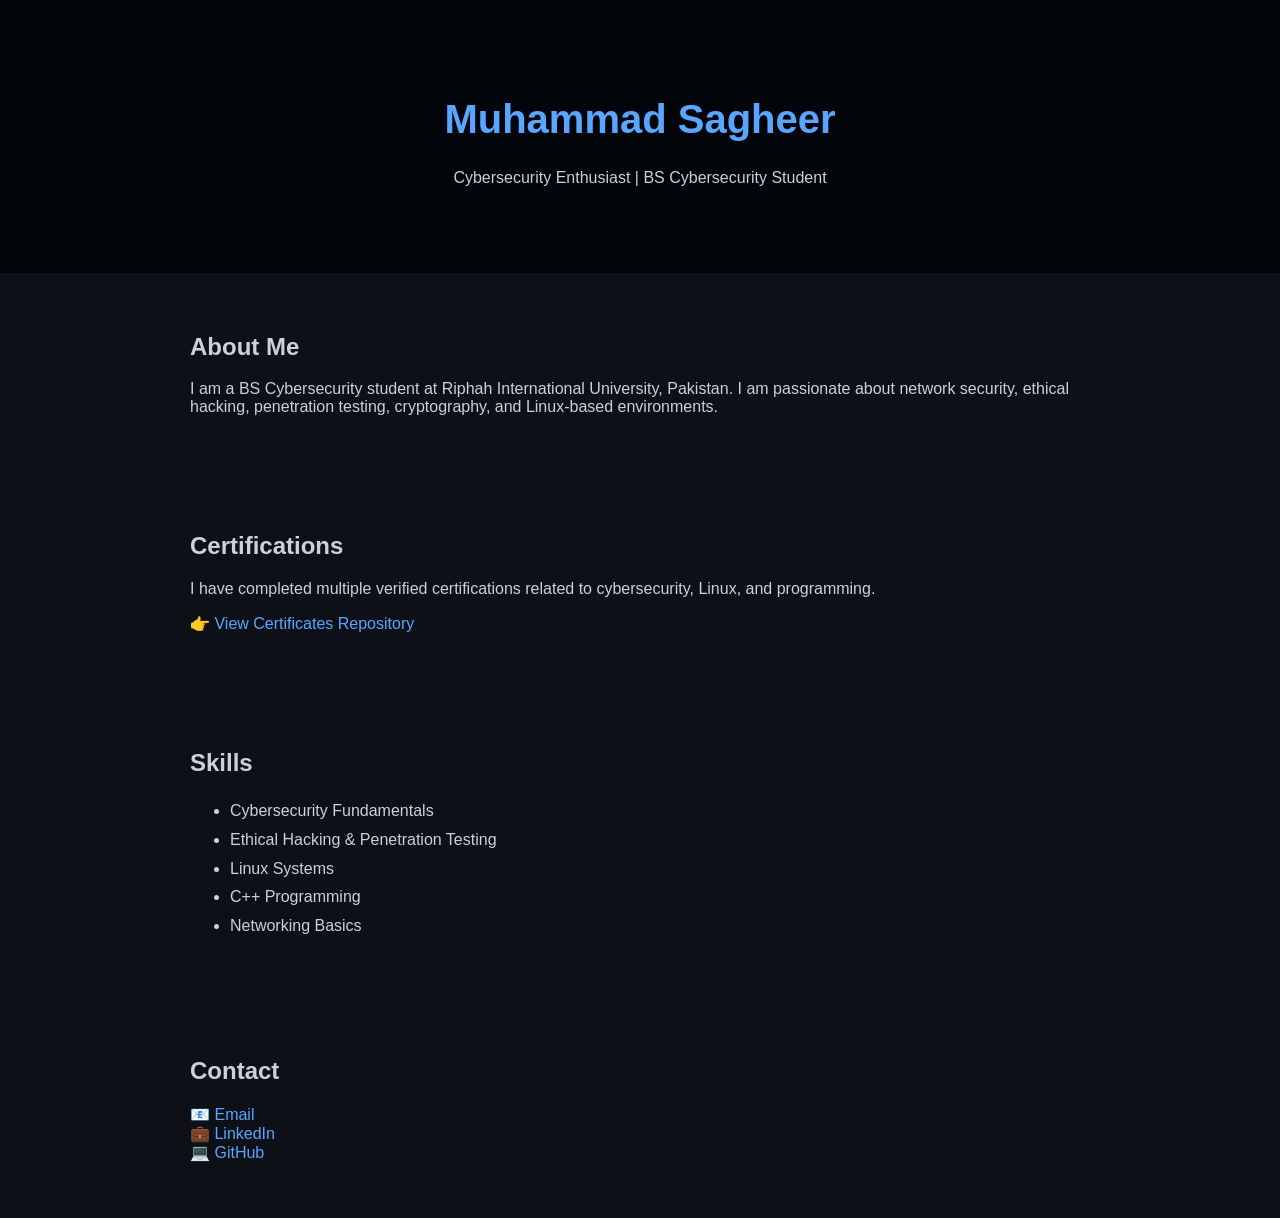
==== index.html @ c59fee13 "Initial personal website" ====
<!DOCTYPE html>
<html lang="en">
<head>
  <meta charset="UTF-8">
  <title>Muhammad Sagheer | Cybersecurity</title>
  <meta name="viewport" content="width=device-width, initial-scale=1.0">
  <style>
    body {
      margin: 0;
      font-family: Arial, sans-serif;
      background: #0d1117;
      color: #c9d1d9;
    }
    header {
      text-align: center;
      padding: 70px 20px;
      background: #010409;
    }
    h1 {
      color: #58a6ff;
      font-size: 2.5rem;
    }
    section {
      max-width: 900px;
      margin: auto;
      padding: 40px 20px;
    }
    a {
      color: #58a6ff;
      text-decoration: none;
    }
    ul {
      line-height: 1.8;
    }
  </style>
</head>
<body>

<header>
  <h1>Muhammad Sagheer</h1>
  <p>Cybersecurity Enthusiast | BS Cybersecurity Student</p>
</header>

<section>
  <h2>About Me</h2>
  <p>
    I am a BS Cybersecurity student at Riphah International University, Pakistan.
    I am passionate about network security, ethical hacking, penetration testing,
    cryptography, and Linux-based environments.
  </p>
</section>

<section>
  <h2>Certifications</h2>
  <p>
    I have completed multiple verified certifications related to cybersecurity,
    Linux, and programming.
  </p>
  <p>
    👉 <a href="https://github.com/YOUR-USERNAME/certificates">View Certificates Repository</a>
  </p>
</section>

<section>
  <h2>Skills</h2>
  <ul>
    <li>Cybersecurity Fundamentals</li>
    <li>Ethical Hacking & Penetration Testing</li>
    <li>Linux Systems</li>
    <li>C++ Programming</li>
    <li>Networking Basics</li>
  </ul>
</section>

<section>
  <h2>Contact</h2>
  <p>
    📧 <a href="mailto:sagheerkabeer251@gmail.com">Email</a><br>
    💼 <a href="https://www.linkedin.com/in/muhammad-sagheer-57845a343">LinkedIn</a><br>
    💻 <a href="https://github.com/mughal1586">GitHub</a>
  </p>
</section>

</body>
</html>
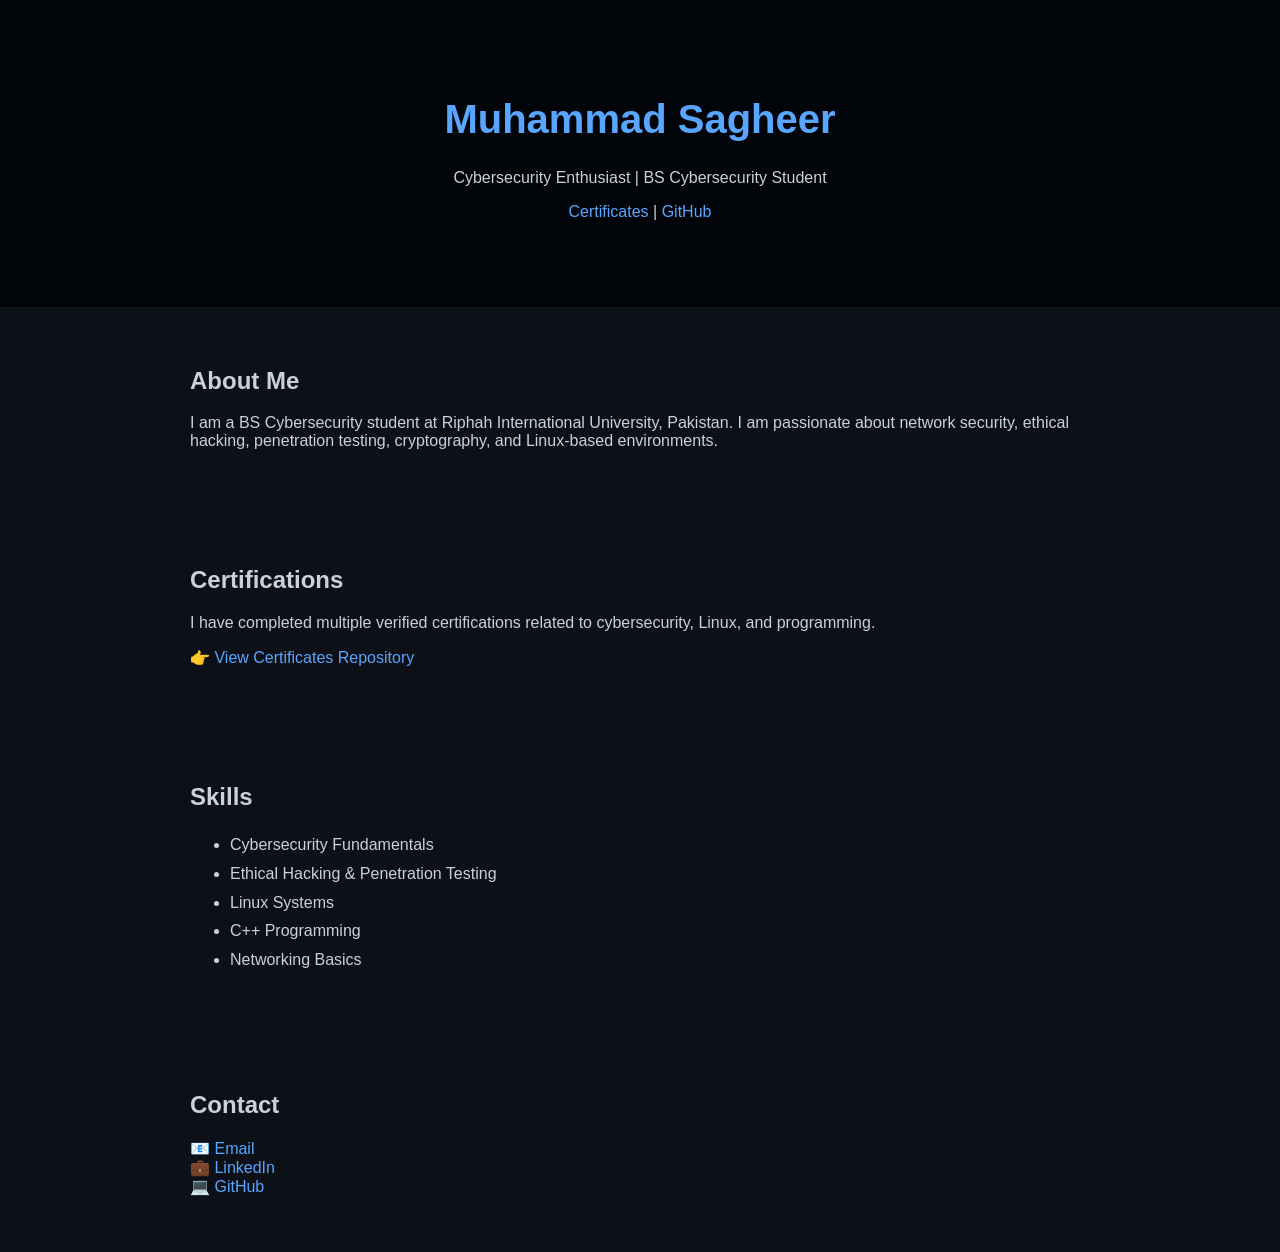
==== commit b79019d7: "Add certificates gallery page" ====
--- a/index.html
+++ b/index.html
@@ -39,6 +39,11 @@
 <header>
   <h1>Muhammad Sagheer</h1>
   <p>Cybersecurity Enthusiast | BS Cybersecurity Student</p>
+  <p>
+    <a href="certificates.html">Certificates</a> |
+    <a href="https://github.com/mughal1586">GitHub</a>
+  </p>
+
 </header>
 
 <section>
@@ -57,7 +62,7 @@
     Linux, and programming.
   </p>
   <p>
-    👉 <a href="https://github.com/YOUR-USERNAME/certificates">View Certificates Repository</a>
+    👉 <a href="https://github.com/mughal1586/certificates">View Certificates Repository</a>
   </p>
 </section>
 
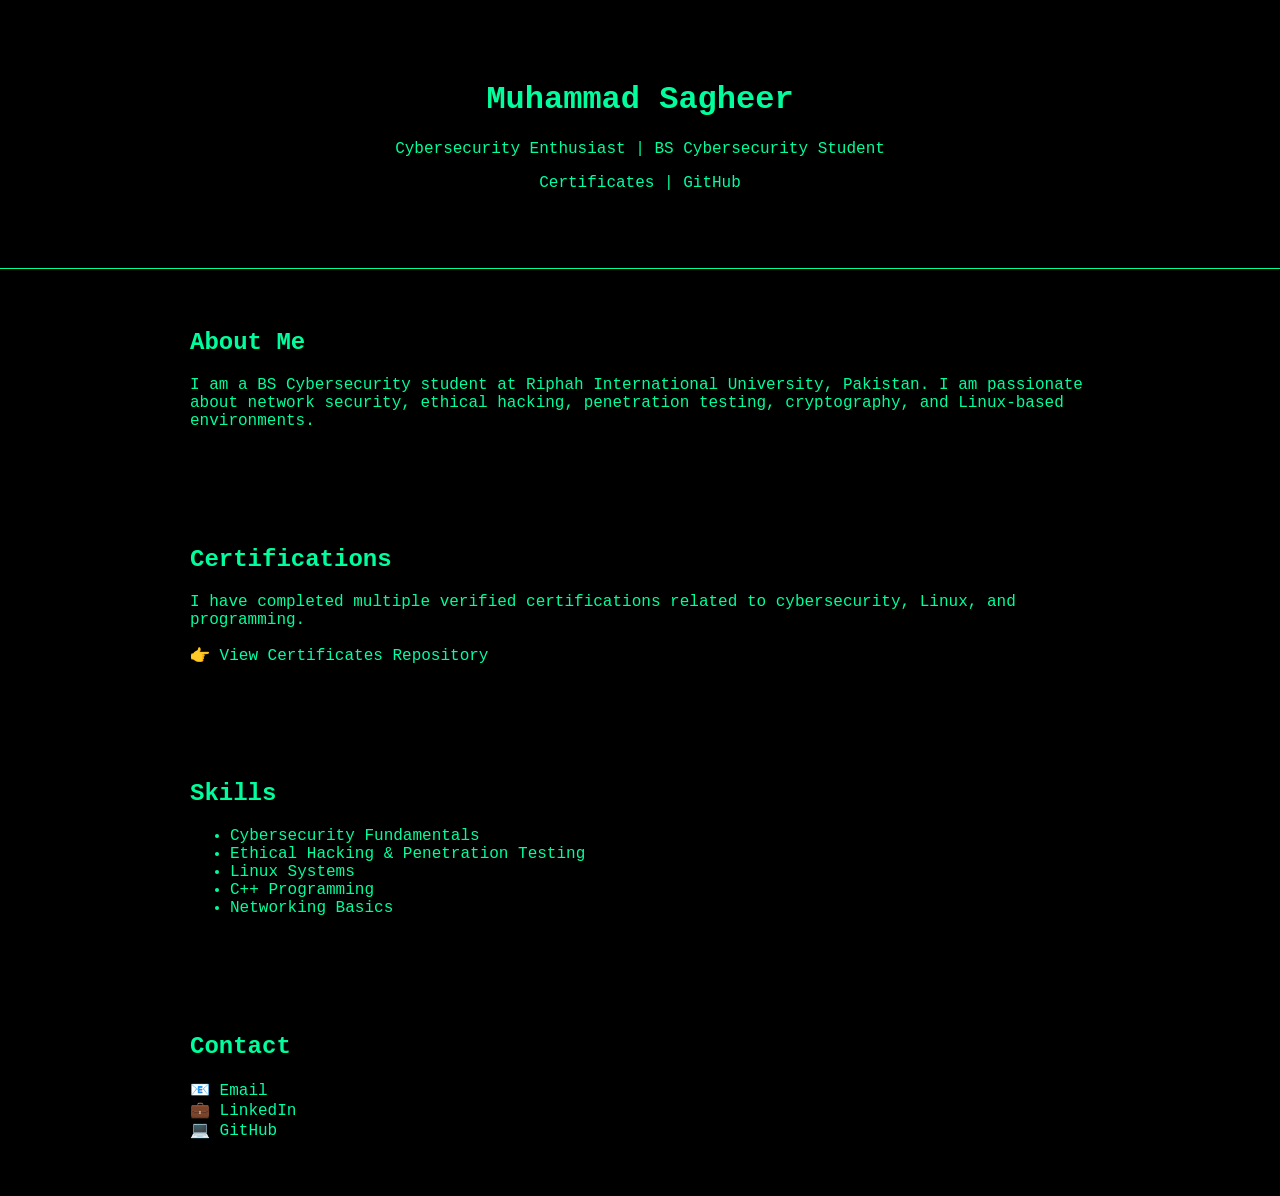
==== commit 9040bcb9: "Apply hacker terminal theme" ====
--- a/index.html
+++ b/index.html
@@ -5,34 +5,34 @@
   <title>Muhammad Sagheer | Cybersecurity</title>
   <meta name="viewport" content="width=device-width, initial-scale=1.0">
   <style>
-    body {
-      margin: 0;
-      font-family: Arial, sans-serif;
-      background: #0d1117;
-      color: #c9d1d9;
-    }
-    header {
-      text-align: center;
-      padding: 70px 20px;
-      background: #010409;
-    }
-    h1 {
-      color: #58a6ff;
-      font-size: 2.5rem;
-    }
-    section {
-      max-width: 900px;
-      margin: auto;
-      padding: 40px 20px;
-    }
-    a {
-      color: #58a6ff;
-      text-decoration: none;
-    }
-    ul {
-      line-height: 1.8;
-    }
-  </style>
+  body {
+    background: #000000;
+    color: #00ff9c;
+    font-family: "Courier New", monospace;
+    margin: 0;
+  }
+  header {
+    padding: 60px 20px;
+    text-align: center;
+    border-bottom: 1px solid #00ff9c;
+  }
+  h1 {
+    color: #00ff9c;
+  }
+  section {
+    max-width: 900px;
+    margin: auto;
+    padding: 40px 20px;
+  }
+  a {
+    color: #00ffaa;
+    text-decoration: none;
+  }
+  a:hover {
+    text-decoration: underline;
+  }
+</style>
+
 </head>
 <body>
 
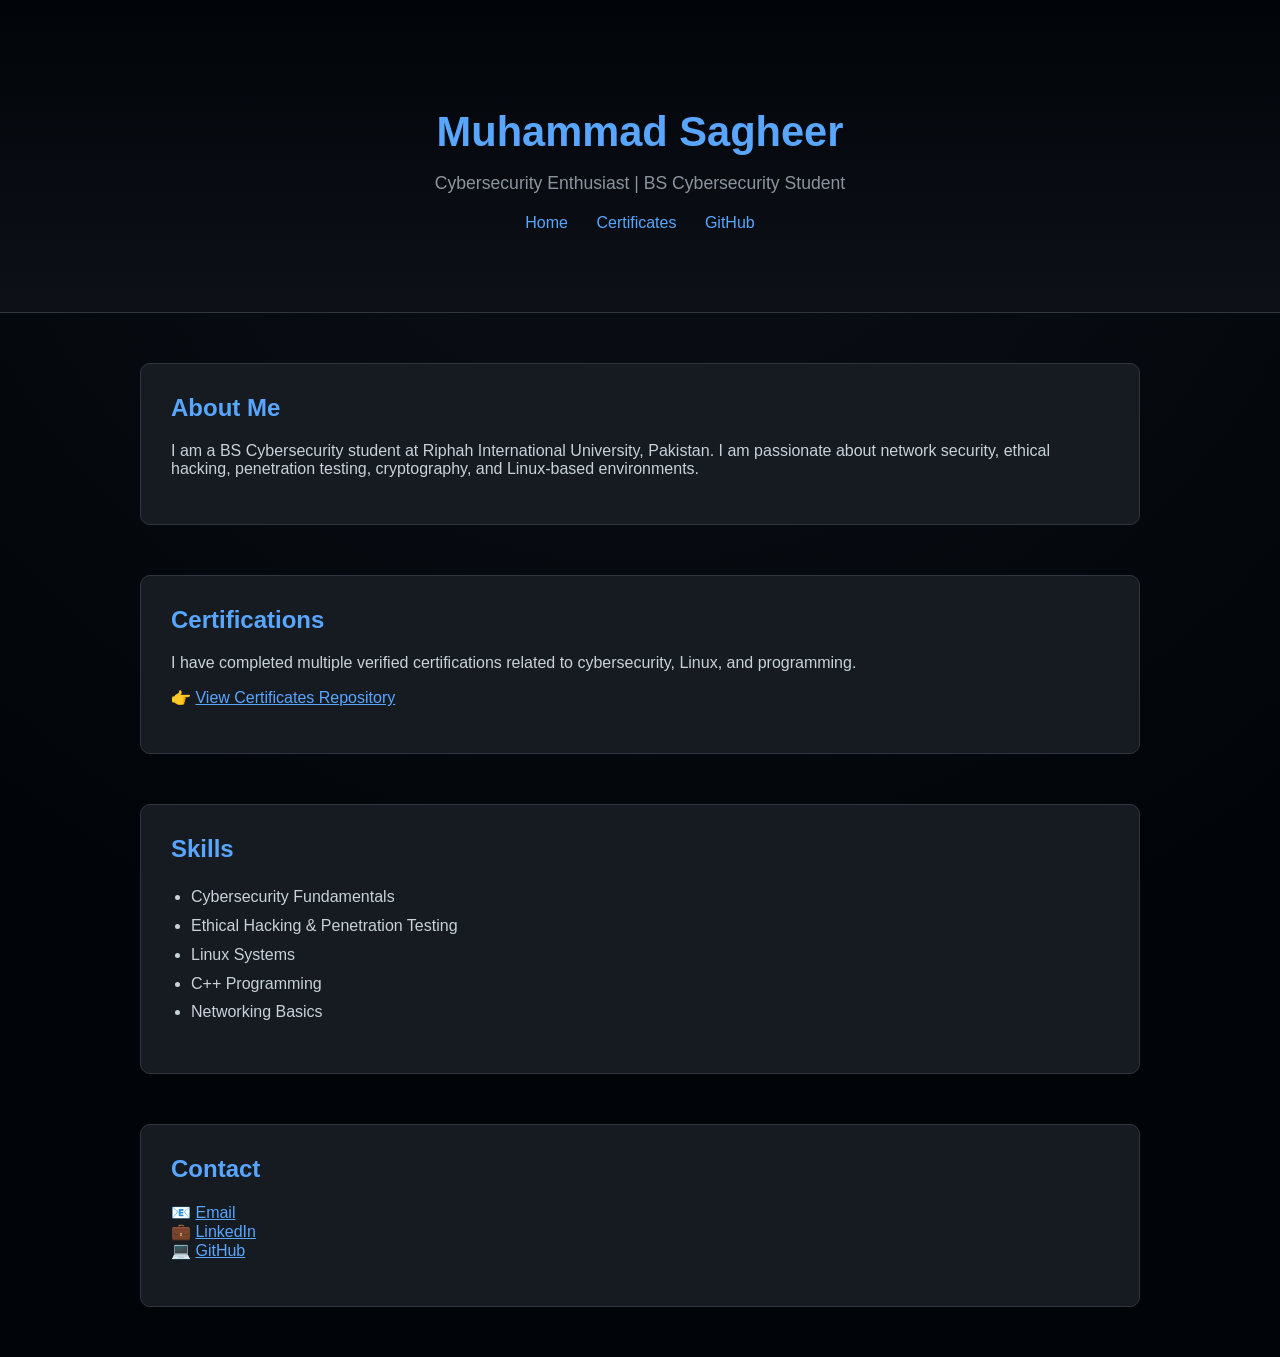
==== commit bcaa7ad3: "Improve background and card-based layout" ====
--- a/index.html
+++ b/index.html
@@ -5,31 +5,80 @@
   <title>Muhammad Sagheer | Cybersecurity</title>
   <meta name="viewport" content="width=device-width, initial-scale=1.0">
   <style>
+  :root {
+    --bg-main: #0d1117;
+    --bg-card: #161b22;
+    --accent: #58a6ff;
+    --text-main: #c9d1d9;
+    --border: #30363d;
+  }
+
   body {
-    background: #000000;
-    color: #00ff9c;
-    font-family: "Courier New", monospace;
     margin: 0;
+    font-family: "Segoe UI", Arial, sans-serif;
+    background: radial-gradient(circle at top, #0d1117 0%, #010409 70%);
+    color: var(--text-main);
   }
+
   header {
-    padding: 60px 20px;
     text-align: center;
-    border-bottom: 1px solid #00ff9c;
+    padding: 80px 20px;
+    background: linear-gradient(180deg, #010409, #0d1117);
+    border-bottom: 1px solid var(--border);
   }
-  h1 {
-    color: #00ff9c;
+
+  header h1 {
+    color: var(--accent);
+    font-size: 2.6rem;
+    margin-bottom: 10px;
   }
+
+  header p {
+    font-size: 1.1rem;
+    color: #8b949e;
+  }
+
+  nav {
+    margin-top: 20px;
+  }
+
+  nav a {
+    color: var(--accent);
+    margin: 0 12px;
+    text-decoration: none;
+    font-weight: 500;
+  }
+
+  nav a:hover {
+    text-decoration: underline;
+  }
+
   section {
-    max-width: 900px;
-    margin: auto;
-    padding: 40px 20px;
+    max-width: 1000px;
+    margin: 50px auto;
+    padding: 0 20px;
   }
+
+  .card {
+    background: var(--bg-card);
+    border: 1px solid var(--border);
+    border-radius: 10px;
+    padding: 30px;
+    margin-bottom: 30px;
+  }
+
+  h2 {
+    color: var(--accent);
+    margin-top: 0;
+  }
+
+  ul {
+    line-height: 1.8;
+    padding-left: 20px;
+  }
+
   a {
-    color: #00ffaa;
-    text-decoration: none;
-  }
-  a:hover {
-    text-decoration: underline;
+    color: var(--accent);
   }
 </style>
 
@@ -39,23 +88,27 @@
 <header>
   <h1>Muhammad Sagheer</h1>
   <p>Cybersecurity Enthusiast | BS Cybersecurity Student</p>
-  <p>
-    <a href="certificates.html">Certificates</a> |
-    <a href="https://github.com/mughal1586">GitHub</a>
-  </p>
+  <nav>
+  <a href="index.html">Home</a>
+  <a href="certificates.html">Certificates</a>
+  <a href="https://github.com/mughal1586">GitHub</a>
+</nav>
 
 </header>
 
 <section>
+ <div class="card">
   <h2>About Me</h2>
   <p>
     I am a BS Cybersecurity student at Riphah International University, Pakistan.
     I am passionate about network security, ethical hacking, penetration testing,
     cryptography, and Linux-based environments.
   </p>
+ </div>
 </section>
 
 <section>
+ <div class="card">
   <h2>Certifications</h2>
   <p>
     I have completed multiple verified certifications related to cybersecurity,
@@ -64,9 +117,11 @@
   <p>
     👉 <a href="https://github.com/mughal1586/certificates">View Certificates Repository</a>
   </p>
+ </div>
 </section>
 
 <section>
+ <div class="card">
   <h2>Skills</h2>
   <ul>
     <li>Cybersecurity Fundamentals</li>
@@ -75,15 +130,18 @@
     <li>C++ Programming</li>
     <li>Networking Basics</li>
   </ul>
+ </div>
 </section>
 
 <section>
+ <div class="card">
   <h2>Contact</h2>
   <p>
     📧 <a href="mailto:sagheerkabeer251@gmail.com">Email</a><br>
     💼 <a href="https://www.linkedin.com/in/muhammad-sagheer-57845a343">LinkedIn</a><br>
     💻 <a href="https://github.com/mughal1586">GitHub</a>
   </p>
+ </div>
 </section>
 
 </body>
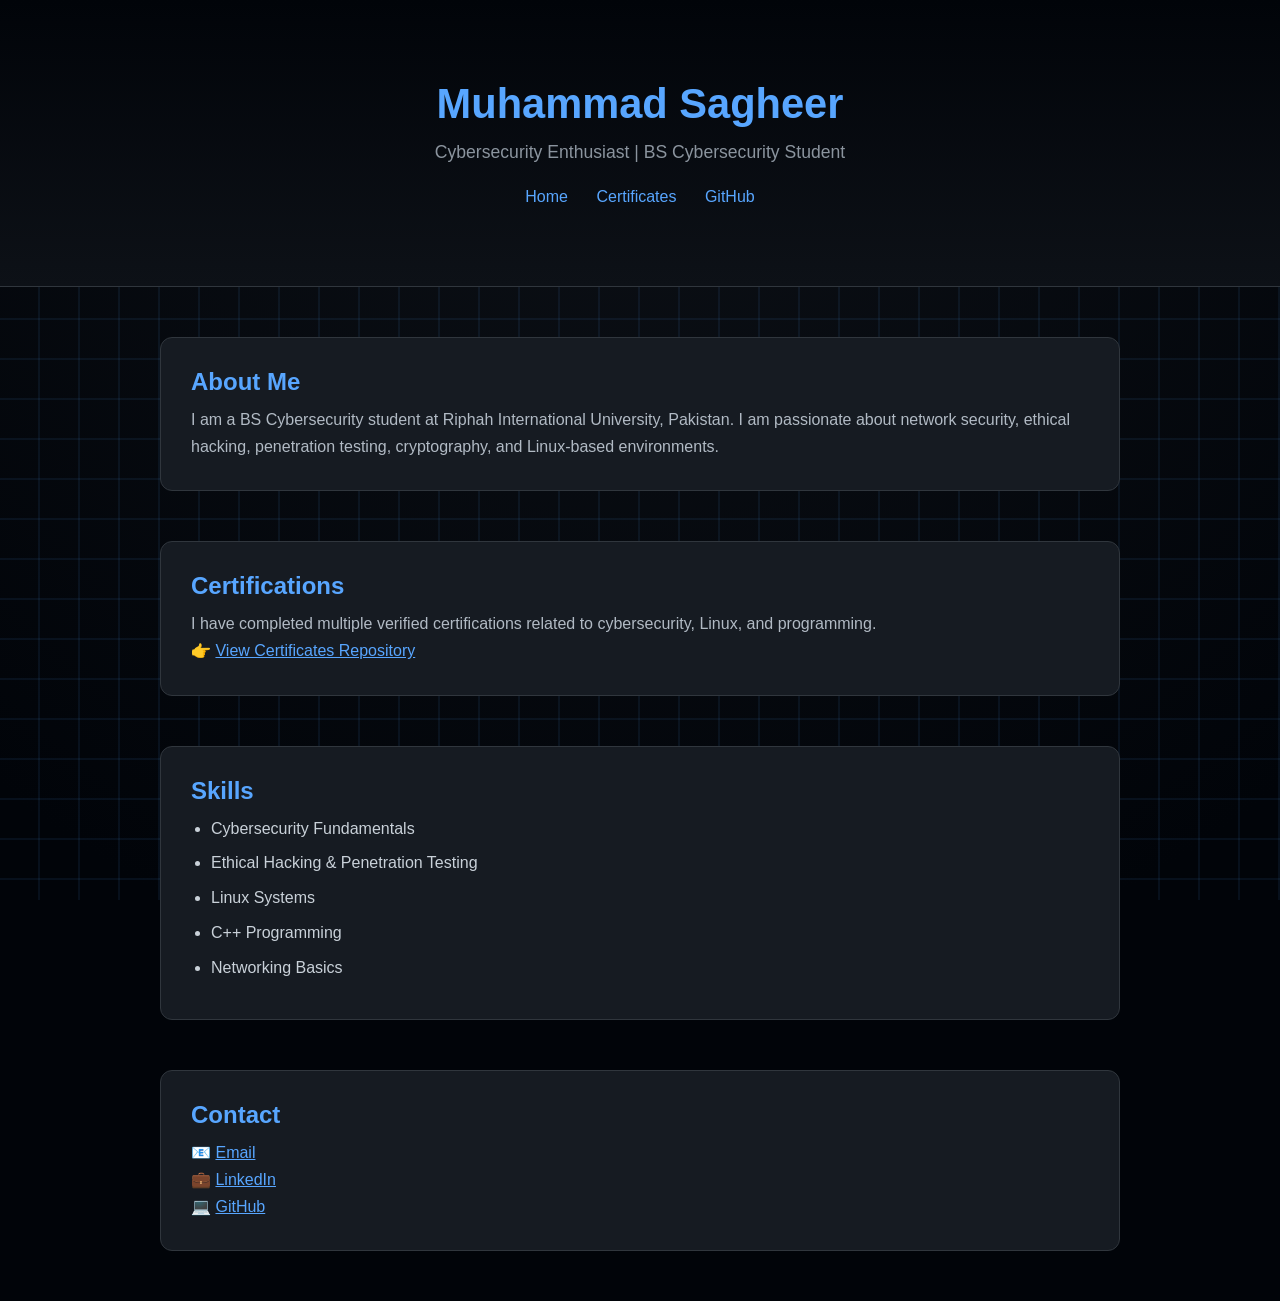
==== commit 4de79e30: "Add animations, cyber grid background, and UI polish" ====
--- a/index.html
+++ b/index.html
@@ -4,144 +4,207 @@
   <meta charset="UTF-8">
   <title>Muhammad Sagheer | Cybersecurity</title>
   <meta name="viewport" content="width=device-width, initial-scale=1.0">
-  <style>
-  :root {
-    --bg-main: #0d1117;
-    --bg-card: #161b22;
-    --accent: #58a6ff;
-    --text-main: #c9d1d9;
-    --border: #30363d;
-  }
-
-  body {
-    margin: 0;
-    font-family: "Segoe UI", Arial, sans-serif;
-    background: radial-gradient(circle at top, #0d1117 0%, #010409 70%);
-    color: var(--text-main);
-  }
-
-  header {
-    text-align: center;
-    padding: 80px 20px;
-    background: linear-gradient(180deg, #010409, #0d1117);
-    border-bottom: 1px solid var(--border);
-  }
-
-  header h1 {
-    color: var(--accent);
-    font-size: 2.6rem;
-    margin-bottom: 10px;
-  }
-
-  header p {
-    font-size: 1.1rem;
-    color: #8b949e;
-  }
-
-  nav {
-    margin-top: 20px;
-  }
-
-  nav a {
-    color: var(--accent);
-    margin: 0 12px;
-    text-decoration: none;
-    font-weight: 500;
-  }
-
-  nav a:hover {
-    text-decoration: underline;
-  }
-
-  section {
-    max-width: 1000px;
-    margin: 50px auto;
-    padding: 0 20px;
-  }
-
-  .card {
-    background: var(--bg-card);
-    border: 1px solid var(--border);
-    border-radius: 10px;
-    padding: 30px;
-    margin-bottom: 30px;
-  }
-
-  h2 {
-    color: var(--accent);
-    margin-top: 0;
-  }
-
-  ul {
-    line-height: 1.8;
-    padding-left: 20px;
-  }
-
-  a {
-    color: var(--accent);
-  }
+
+<style>
+:root {
+  --bg-main: #0d1117;
+  --bg-card: #161b22;
+  --accent: #58a6ff;
+  --text-main: #c9d1d9;
+  --border: #30363d;
+}
+
+/* ===== Reset ===== */
+* {
+  margin: 0;
+  padding: 0;
+  box-sizing: border-box;
+}
+
+/* ===== Page transition ===== */
+body {
+  font-family: "Segoe UI", Arial, sans-serif;
+  background: radial-gradient(circle at top, #0d1117 0%, #010409 70%);
+  color: var(--text-main);
+  animation: pageFade 0.6s ease-in;
+  overflow-x: hidden;
+}
+
+@keyframes pageFade {
+  from { opacity: 0; }
+  to { opacity: 1; }
+}
+
+/* ===== Animated cyber grid background ===== */
+.background {
+  position: fixed;
+  inset: 0;
+  z-index: -1;
+  background:
+    linear-gradient(transparent 95%, rgba(88,166,255,0.08) 96%),
+    linear-gradient(90deg, transparent 95%, rgba(88,166,255,0.08) 96%);
+  background-size: 40px 40px;
+  animation: gridMove 35s linear infinite;
+}
+
+@keyframes gridMove {
+  from { background-position: 0 0; }
+  to { background-position: 40px 40px; }
+}
+
+/* ===== Header ===== */
+header {
+  text-align: center;
+  padding: 80px 20px;
+  background: linear-gradient(180deg, #010409, #0d1117);
+  border-bottom: 1px solid var(--border);
+  animation: fadeUp 1s ease-out;
+}
+
+header h1 {
+  color: var(--accent);
+  font-size: 2.6rem;
+  margin-bottom: 10px;
+}
+
+header p {
+  font-size: 1.1rem;
+  color: #8b949e;
+}
+
+/* ===== Navigation ===== */
+nav {
+  margin-top: 20px;
+}
+
+nav a {
+  color: var(--accent);
+  margin: 0 12px;
+  text-decoration: none;
+  font-weight: 500;
+  transition: text-shadow 0.2s ease;
+}
+
+nav a:hover {
+  text-shadow: 0 0 8px rgba(88,166,255,0.8);
+}
+
+/* ===== Sections ===== */
+section {
+  max-width: 1000px;
+  margin: 50px auto;
+  padding: 0 20px;
+}
+
+/* ===== Cards ===== */
+.card {
+  background: var(--bg-card);
+  border: 1px solid var(--border);
+  border-radius: 12px;
+  padding: 30px;
+  margin-bottom: 30px;
+  animation: fadeUp 0.8s ease-out both;
+  transition: transform 0.3s ease, box-shadow 0.3s ease;
+}
+
+.card:hover {
+  transform: translateY(-6px);
+  box-shadow: 0 0 25px rgba(88,166,255,0.25);
+}
+
+/* ===== Text ===== */
+h2 {
+  color: var(--accent);
+  margin-top: 0;
+  margin-bottom: 10px;
+}
+
+p {
+  line-height: 1.7;
+  color: #b1bac4;
+}
+
+ul {
+  line-height: 1.8;
+  padding-left: 20px;
+}
+
+li {
+  margin-bottom: 6px;
+}
+
+a {
+  color: var(--accent);
+}
+
+/* ===== Animations ===== */
+@keyframes fadeUp {
+  from { opacity: 0; transform: translateY(20px); }
+  to { opacity: 1; transform: translateY(0); }
+}
 </style>
-
 </head>
+
 <body>
+
+<div class="background"></div>
 
 <header>
   <h1>Muhammad Sagheer</h1>
   <p>Cybersecurity Enthusiast | BS Cybersecurity Student</p>
   <nav>
-  <a href="index.html">Home</a>
-  <a href="certificates.html">Certificates</a>
-  <a href="https://github.com/mughal1586">GitHub</a>
-</nav>
-
+    <a href="index.html">Home</a>
+    <a href="certificates.html">Certificates</a>
+    <a href="https://github.com/mughal1586">GitHub</a>
+  </nav>
 </header>
 
 <section>
- <div class="card">
-  <h2>About Me</h2>
-  <p>
-    I am a BS Cybersecurity student at Riphah International University, Pakistan.
-    I am passionate about network security, ethical hacking, penetration testing,
-    cryptography, and Linux-based environments.
-  </p>
- </div>
-</section>
-
-<section>
- <div class="card">
-  <h2>Certifications</h2>
-  <p>
-    I have completed multiple verified certifications related to cybersecurity,
-    Linux, and programming.
-  </p>
-  <p>
-    👉 <a href="https://github.com/mughal1586/certificates">View Certificates Repository</a>
-  </p>
- </div>
-</section>
-
-<section>
- <div class="card">
-  <h2>Skills</h2>
-  <ul>
-    <li>Cybersecurity Fundamentals</li>
-    <li>Ethical Hacking & Penetration Testing</li>
-    <li>Linux Systems</li>
-    <li>C++ Programming</li>
-    <li>Networking Basics</li>
-  </ul>
- </div>
-</section>
-
-<section>
- <div class="card">
-  <h2>Contact</h2>
-  <p>
-    📧 <a href="mailto:sagheerkabeer251@gmail.com">Email</a><br>
-    💼 <a href="https://www.linkedin.com/in/muhammad-sagheer-57845a343">LinkedIn</a><br>
-    💻 <a href="https://github.com/mughal1586">GitHub</a>
-  </p>
- </div>
+  <div class="card" style="animation-delay:0.1s">
+    <h2>About Me</h2>
+    <p>
+      I am a BS Cybersecurity student at Riphah International University, Pakistan.
+      I am passionate about network security, ethical hacking, penetration testing,
+      cryptography, and Linux-based environments.
+    </p>
+  </div>
+</section>
+
+<section>
+  <div class="card" style="animation-delay:0.25s">
+    <h2>Certifications</h2>
+    <p>
+      I have completed multiple verified certifications related to cybersecurity,
+      Linux, and programming.
+    </p>
+    <p>
+      👉 <a href="https://github.com/mughal1586/certificates">View Certificates Repository</a>
+    </p>
+  </div>
+</section>
+
+<section>
+  <div class="card" style="animation-delay:0.4s">
+    <h2>Skills</h2>
+    <ul>
+      <li>Cybersecurity Fundamentals</li>
+      <li>Ethical Hacking & Penetration Testing</li>
+      <li>Linux Systems</li>
+      <li>C++ Programming</li>
+      <li>Networking Basics</li>
+    </ul>
+  </div>
+</section>
+
+<section>
+  <div class="card" style="animation-delay:0.55s">
+    <h2>Contact</h2>
+    <p>
+      📧 <a href="mailto:sagheerkabeer251@gmail.com">Email</a><br>
+      💼 <a href="https://www.linkedin.com/in/muhammad-sagheer-57845a343">LinkedIn</a><br>
+      💻 <a href="https://github.com/mughal1586">GitHub</a>
+    </p>
+  </div>
 </section>
 
 </body>
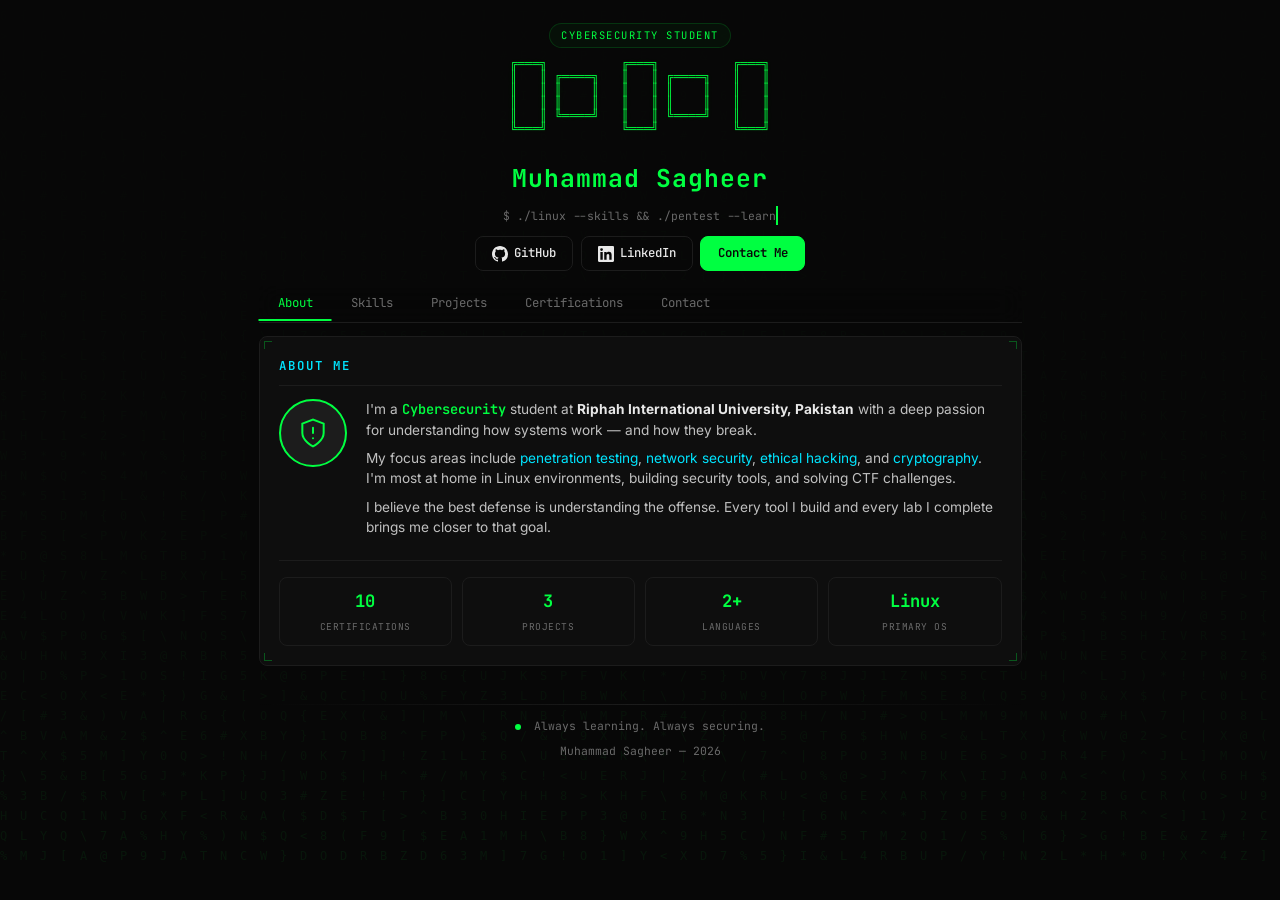
==== commit b2dce18e: "Uploading ..." ====
--- a/index.html
+++ b/index.html
@@ -2,210 +2,275 @@
 <html lang="en">
 <head>
   <meta charset="UTF-8">
-  <title>Muhammad Sagheer | Cybersecurity</title>
   <meta name="viewport" content="width=device-width, initial-scale=1.0">
-
-<style>
-:root {
-  --bg-main: #0d1117;
-  --bg-card: #161b22;
-  --accent: #58a6ff;
-  --text-main: #c9d1d9;
-  --border: #30363d;
-}
-
-/* ===== Reset ===== */
-* {
-  margin: 0;
-  padding: 0;
-  box-sizing: border-box;
-}
-
-/* ===== Page transition ===== */
-body {
-  font-family: "Segoe UI", Arial, sans-serif;
-  background: radial-gradient(circle at top, #0d1117 0%, #010409 70%);
-  color: var(--text-main);
-  animation: pageFade 0.6s ease-in;
-  overflow-x: hidden;
-}
-
-@keyframes pageFade {
-  from { opacity: 0; }
-  to { opacity: 1; }
-}
-
-/* ===== Animated cyber grid background ===== */
-.background {
-  position: fixed;
-  inset: 0;
-  z-index: -1;
-  background:
-    linear-gradient(transparent 95%, rgba(88,166,255,0.08) 96%),
-    linear-gradient(90deg, transparent 95%, rgba(88,166,255,0.08) 96%);
-  background-size: 40px 40px;
-  animation: gridMove 35s linear infinite;
-}
-
-@keyframes gridMove {
-  from { background-position: 0 0; }
-  to { background-position: 40px 40px; }
-}
-
-/* ===== Header ===== */
-header {
-  text-align: center;
-  padding: 80px 20px;
-  background: linear-gradient(180deg, #010409, #0d1117);
-  border-bottom: 1px solid var(--border);
-  animation: fadeUp 1s ease-out;
-}
-
-header h1 {
-  color: var(--accent);
-  font-size: 2.6rem;
-  margin-bottom: 10px;
-}
-
-header p {
-  font-size: 1.1rem;
-  color: #8b949e;
-}
-
-/* ===== Navigation ===== */
-nav {
-  margin-top: 20px;
-}
-
-nav a {
-  color: var(--accent);
-  margin: 0 12px;
-  text-decoration: none;
-  font-weight: 500;
-  transition: text-shadow 0.2s ease;
-}
-
-nav a:hover {
-  text-shadow: 0 0 8px rgba(88,166,255,0.8);
-}
-
-/* ===== Sections ===== */
-section {
-  max-width: 1000px;
-  margin: 50px auto;
-  padding: 0 20px;
-}
-
-/* ===== Cards ===== */
-.card {
-  background: var(--bg-card);
-  border: 1px solid var(--border);
-  border-radius: 12px;
-  padding: 30px;
-  margin-bottom: 30px;
-  animation: fadeUp 0.8s ease-out both;
-  transition: transform 0.3s ease, box-shadow 0.3s ease;
-}
-
-.card:hover {
-  transform: translateY(-6px);
-  box-shadow: 0 0 25px rgba(88,166,255,0.25);
-}
-
-/* ===== Text ===== */
-h2 {
-  color: var(--accent);
-  margin-top: 0;
-  margin-bottom: 10px;
-}
-
-p {
-  line-height: 1.7;
-  color: #b1bac4;
-}
-
-ul {
-  line-height: 1.8;
-  padding-left: 20px;
-}
-
-li {
-  margin-bottom: 6px;
-}
-
-a {
-  color: var(--accent);
-}
-
-/* ===== Animations ===== */
-@keyframes fadeUp {
-  from { opacity: 0; transform: translateY(20px); }
-  to { opacity: 1; transform: translateY(0); }
-}
-</style>
+  <title>Muhammad Sagheer | Cybersecurity Portfolio</title>
+  <meta name="description" content="Professional cybersecurity portfolio of Muhammad Sagheer — Cybersecurity student, penetration testing, Linux security, and ethical hacking.">
+  <meta name="keywords" content="cybersecurity, penetration testing, ethical hacking, Linux, network security, portfolio">
+  <meta name="author" content="Muhammad Sagheer">
+  <meta property="og:title" content="Muhammad Sagheer | Cybersecurity Portfolio">
+  <meta property="og:description" content="Cybersecurity student at Riphah. Penetration testing, Linux security, and ethical hacking.">
+  <meta property="og:type" content="website">
+  <meta property="og:url" content="https://mughal1586.github.io">
+  <link rel="icon" href="data:image/svg+xml,<svg xmlns='http://www.w3.org/2000/svg' viewBox='0 0 100 100'><text y='.9em' font-size='90'>🛡️</text></svg>">
+  <link rel="preconnect" href="https://fonts.googleapis.com">
+  <link href="https://fonts.googleapis.com/css2?family=JetBrains+Mono:wght@400;500;600;700&family=Inter:wght@400;500;600&display=swap" rel="stylesheet">
+  <link rel="stylesheet" href="style.css">
 </head>
-
 <body>
 
-<div class="background"></div>
-
-<header>
-  <h1>Muhammad Sagheer</h1>
-  <p>Cybersecurity Enthusiast | BS Cybersecurity Student</p>
-  <nav>
-    <a href="index.html">Home</a>
-    <a href="certificates.html">Certificates</a>
-    <a href="https://github.com/mughal1586">GitHub</a>
-  </nav>
-</header>
-
-<section>
-  <div class="card" style="animation-delay:0.1s">
-    <h2>About Me</h2>
-    <p>
-      I am a BS Cybersecurity student at Riphah International University, Pakistan.
-      I am passionate about network security, ethical hacking, penetration testing,
-      cryptography, and Linux-based environments.
-    </p>
+  <canvas id="matrixCanvas"></canvas>
+
+  <div class="cursor-glow" id="cursorGlow"></div>
+
+  <div class="container">
+
+    <!-- ─── Banner ─── -->
+    <header class="banner">
+      <div class="banner-badge">Cybersecurity Student</div>
+      <pre class="ascii-banner">
+╔═══╗          ╔═══╗          ╔═══╗
+║   ║ ╔════╗   ║   ║ ╔════╗   ║   ║
+║   ║ ║    ║   ║   ║ ║    ║   ║   ║
+║   ║ ║    ║   ║   ║ ║    ║   ║   ║
+║   ║ ╚════╝   ║   ║ ╚════╝   ║   ║
+╚═══╝          ╚═══╝          ╚═══╝
+      </pre>
+      <h1 class="glitch" data-text="Muhammad Sagheer">Muhammad Sagheer</h1>
+      <div class="typing-wrapper">
+        <span class="typing-line"></span>
+      </div>
+      <div class="banner-actions">
+        <a href="https://github.com/mughal1586" class="btn btn-outline" target="_blank">
+          <svg width="16" height="16" viewBox="0 0 16 16" fill="currentColor"><path d="M8 0C3.58 0 0 3.58 0 8c0 3.54 2.29 6.53 5.47 7.59.4.07.55-.17.55-.38 0-.19-.01-.82-.01-1.49-2.01.37-2.53-.49-2.69-.94-.09-.23-.48-.94-.82-1.13-.28-.15-.68-.52-.01-.53.63-.01 1.08.58 1.23.82.72 1.21 1.87.87 2.33.66.07-.52.28-.87.51-1.07-1.78-.2-3.64-.89-3.64-3.95 0-.87.31-1.59.82-2.15-.08-.2-.36-1.02.08-2.12 0 0 .67-.21 2.2.82.64-.18 1.32-.27 2-.27.68 0 1.36.09 2 .27 1.53-1.04 2.2-.82 2.2-.82.44 1.1.16 1.92.08 2.12.51.56.82 1.27.82 2.15 0 3.07-1.87 3.75-3.65 3.95.29.25.54.73.54 1.48 0 1.07-.01 1.93-.01 2.2 0 .21.15.46.55.38A8.013 8.013 0 0016 8c0-4.42-3.58-8-8-8z"/></svg>
+          GitHub
+        </a>
+        <a href="https://linkedin.com/in/muhammad-sagheer-57845a343" class="btn btn-outline" target="_blank">
+          <svg width="16" height="16" viewBox="0 0 24 24" fill="currentColor"><path d="M20.447 20.452h-3.554v-5.569c0-1.328-.027-3.037-1.852-3.037-1.853 0-2.136 1.445-2.136 2.939v5.667H9.351V9h3.414v1.561h.046c.477-.9 1.637-1.85 3.37-1.85 3.601 0 4.267 2.37 4.267 5.455v6.286zM5.337 7.433a2.062 2.062 0 01-2.063-2.065 2.064 2.064 0 112.063 2.065zm1.782 13.019H3.555V9h3.564v11.452zM22.225 0H1.771C.792 0 0 .774 0 1.729v20.542C0 23.227.792 24 1.771 24h20.451C23.2 24 24 23.227 24 22.271V1.729C24 .774 23.2 0 22.222 0h.003z"/></svg>
+          LinkedIn
+        </a>
+        <a href="mailto:sagheerkabeer251@gmail.com" class="btn btn-primary">Contact Me</a>
+      </div>
+    </header>
+
+    <!-- ─── Navigation ─── -->
+    <nav class="tabs" id="tabNav">
+      <button class="tab active" data-tab="about">About</button>
+      <button class="tab" data-tab="skills">Skills</button>
+      <button class="tab" data-tab="projects">Projects</button>
+      <button class="tab" data-tab="certs">Certifications</button>
+      <button class="tab" data-tab="contact">Contact</button>
+    </nav>
+
+    <!-- ─── About ─── -->
+    <div class="tab-content active" id="tab-about">
+      <section class="section">
+        <div class="section-corner top-left"></div>
+        <div class="section-corner top-right"></div>
+        <div class="section-corner bottom-left"></div>
+        <div class="section-corner bottom-right"></div>
+        <h2 class="section-title">About Me</h2>
+        <div class="about-grid">
+          <div class="about-avatar">
+            <svg viewBox="0 0 24 24" fill="none" stroke="currentColor" stroke-width="1.5" width="52" height="52">
+              <path d="M12 22s8-4 8-10V5l-8-3-8 3v7c0 6 8 10 8 10z"/>
+              <path d="M12 8v4" stroke-linecap="round"/>
+              <path d="M12 16h.01" stroke-linecap="round"/>
+            </svg>
+          </div>
+          <div class="about-text">
+            <p>I'm a <span class="highlight">Cybersecurity</span> student at <strong>Riphah International University, Pakistan</strong> with a deep passion for understanding how systems work — and how they break.</p>
+            <p>My focus areas include <span class="accent">penetration testing</span>, <span class="accent">network security</span>, <span class="accent">ethical hacking</span>, and <span class="accent">cryptography</span>. I'm most at home in Linux environments, building security tools, and solving CTF challenges.</p>
+            <p>I believe the best defense is understanding the offense. Every tool I build and every lab I complete brings me closer to that goal.</p>
+          </div>
+        </div>
+        <div class="section-stats">
+          <div class="stat">
+            <span class="stat-value">10</span>
+            <span class="stat-label">Certifications</span>
+          </div>
+          <div class="stat">
+            <span class="stat-value">3</span>
+            <span class="stat-label">Projects</span>
+          </div>
+          <div class="stat">
+            <span class="stat-value">2+</span>
+            <span class="stat-label">Languages</span>
+          </div>
+          <div class="stat">
+            <span class="stat-value">Linux</span>
+            <span class="stat-label">Primary OS</span>
+          </div>
+        </div>
+      </section>
+    </div>
+
+    <!-- ─── Skills ─── -->
+    <div class="tab-content" id="tab-skills">
+      <section class="section">
+        <div class="section-corner top-left"></div>
+        <div class="section-corner top-right"></div>
+        <div class="section-corner bottom-left"></div>
+        <div class="section-corner bottom-right"></div>
+        <h2 class="section-title">Skills &amp; Proficiency</h2>
+        <div class="skills-grid" id="skillsGrid"></div>
+      </section>
+    </div>
+
+    <!-- ─── Projects ─── -->
+    <div class="tab-content" id="tab-projects">
+      <section class="section">
+        <div class="section-corner top-left"></div>
+        <div class="section-corner top-right"></div>
+        <div class="section-corner bottom-left"></div>
+        <div class="section-corner bottom-right"></div>
+        <h2 class="section-title">Projects</h2>
+        <p class="section-desc">Security tools built from scratch for learning and demonstration purposes.</p>
+
+        <div class="project-card" onclick="window.open('https://github.com/mughal1586/Stroke','_blank')">
+          <div class="project-header">
+            <span class="project-number">01</span>
+            <div>
+              <div class="project-title">Stroke</div>
+              <div class="project-subtitle">Linux Keylogger</div>
+            </div>
+            <svg class="project-arrow" width="20" height="20" viewBox="0 0 24 24" fill="none" stroke="currentColor" stroke-width="2"><path d="M7 17l9.2-9.2M17 17V7H7"/></svg>
+          </div>
+          <div class="project-desc">Captures keystrokes via <code>/dev/input/event*</code> with auto device detection, shift tracking, and timestamped logs. Written in C for educational use.</div>
+          <div class="project-meta">
+            <span class="tag">C</span>
+            <span class="tag">Linux Input Subsystem</span>
+          </div>
+        </div>
+
+        <div class="project-card" onclick="window.open('https://github.com/mughal1586/Raven','_blank')">
+          <div class="project-header">
+            <span class="project-number">02</span>
+            <div>
+              <div class="project-title">Raven</div>
+              <div class="project-subtitle">Network Sniffer</div>
+            </div>
+            <svg class="project-arrow" width="20" height="20" viewBox="0 0 24 24" fill="none" stroke="currentColor" stroke-width="2"><path d="M7 17l9.2-9.2M17 17V7H7"/></svg>
+          </div>
+          <div class="project-desc">Real-time packet capture tool built with Scapy. Dissects Ethernet, IP, TCP, UDP, and ICMP headers. Supports BPF filters and PCAP export.</div>
+          <div class="project-meta">
+            <span class="tag">Python</span>
+            <span class="tag">Scapy</span>
+          </div>
+        </div>
+
+        <div class="project-card" onclick="window.open('https://github.com/mughal1586/Crack-it','_blank')">
+          <div class="project-header">
+            <span class="project-number">03</span>
+            <div>
+              <div class="project-title">Crack-it</div>
+              <div class="project-subtitle">Password Cracking Simulator</div>
+            </div>
+            <svg class="project-arrow" width="20" height="20" viewBox="0 0 24 24" fill="none" stroke="currentColor" stroke-width="2"><path d="M7 17l9.2-9.2M17 17V7H7"/></svg>
+          </div>
+          <div class="project-desc">Demonstrates dictionary and brute-force attacks on MD5, SHA-1, and SHA-256 hashes. Implements custom hash table and queue-based BFS for password generation.</div>
+          <div class="project-meta">
+            <span class="tag">C++</span>
+            <span class="tag">Cryptography</span>
+          </div>
+        </div>
+
+      </section>
+    </div>
+
+    <!-- ─── Certifications ─── -->
+    <div class="tab-content" id="tab-certs">
+      <section class="section">
+        <div class="section-corner top-left"></div>
+        <div class="section-corner top-right"></div>
+        <div class="section-corner bottom-left"></div>
+        <div class="section-corner bottom-right"></div>
+        <h2 class="section-title">Certifications</h2>
+        <div class="certs-grid">
+          <div class="cert-card">
+            <div class="cert-icon">&#128274;</div>
+            <div class="cert-name">Cybersecurity Essentials</div>
+            <div class="cert-by">Cisco</div>
+          </div>
+          <div class="cert-card">
+            <div class="cert-icon">&#128737;</div>
+            <div class="cert-name">Introduction to Cybersecurity</div>
+            <div class="cert-by">Cisco</div>
+          </div>
+          <div class="cert-card">
+            <div class="cert-icon">&#128272;</div>
+            <div class="cert-name">Endpoint Security</div>
+            <div class="cert-by">Cisco</div>
+          </div>
+          <div class="cert-card">
+            <div class="cert-icon">&#128187;</div>
+            <div class="cert-name">Linux Fundamentals</div>
+            <div class="cert-by">Cisco</div>
+          </div>
+          <div class="cert-card">
+            <div class="cert-icon">&#128421;</div>
+            <div class="cert-name">LFS101 — Intro to Linux</div>
+            <div class="cert-by">Linux Foundation</div>
+          </div>
+          <div class="cert-card">
+            <div class="cert-icon">&#9000;</div>
+            <div class="cert-name">C++ Essentials 1</div>
+            <div class="cert-by">Cisco</div>
+          </div>
+          <div class="cert-card">
+            <div class="cert-icon">&#9881;</div>
+            <div class="cert-name">C++ Advanced</div>
+            <div class="cert-by">Cisco</div>
+          </div>
+          <div class="cert-card">
+            <div class="cert-icon">&#128295;</div>
+            <div class="cert-name">IT Essentials</div>
+            <div class="cert-by">Cisco</div>
+          </div>
+        </div>
+        <div class="certs-footer">
+          <a href="certificates.html" class="btn btn-outline">View All Certificates</a>
+        </div>
+      </section>
+    </div>
+
+    <!-- ─── Contact ─── -->
+    <div class="tab-content" id="tab-contact">
+      <section class="section">
+        <div class="section-corner top-left"></div>
+        <div class="section-corner top-right"></div>
+        <div class="section-corner bottom-left"></div>
+        <div class="section-corner bottom-right"></div>
+        <h2 class="section-title">Contact</h2>
+        <p class="section-desc">Let's connect. I'm open to collaboration, internships, and security discussions.</p>
+        <div class="contact-cards">
+          <a href="https://github.com/mughal1586" class="contact-card" target="_blank">
+            <svg width="28" height="28" viewBox="0 0 16 16" fill="currentColor"><path d="M8 0C3.58 0 0 3.58 0 8c0 3.54 2.29 6.53 5.47 7.59.4.07.55-.17.55-.38 0-.19-.01-.82-.01-1.49-2.01.37-2.53-.49-2.69-.94-.09-.23-.48-.94-.82-1.13-.28-.15-.68-.52-.01-.53.63-.01 1.08.58 1.23.82.72 1.21 1.87.87 2.33.66.07-.52.28-.87.51-1.07-1.78-.2-3.64-.89-3.64-3.95 0-.87.31-1.59.82-2.15-.08-.2-.36-1.02.08-2.12 0 0 .67-.21 2.2.82.64-.18 1.32-.27 2-.27.68 0 1.36.09 2 .27 1.53-1.04 2.2-.82 2.2-.82.44 1.1.16 1.92.08 2.12.51.56.82 1.27.82 2.15 0 3.07-1.87 3.75-3.65 3.95.29.25.54.73.54 1.48 0 1.07-.01 1.93-.01 2.2 0 .21.15.46.55.38A8.013 8.013 0 0016 8c0-4.42-3.58-8-8-8z"/></svg>
+            <span class="contact-label">GitHub</span>
+            <span class="contact-value">/mughal1586</span>
+          </a>
+          <a href="https://linkedin.com/in/muhammad-sagheer-57845a343" class="contact-card" target="_blank">
+            <svg width="28" height="28" viewBox="0 0 24 24" fill="currentColor"><path d="M20.447 20.452h-3.554v-5.569c0-1.328-.027-3.037-1.852-3.037-1.853 0-2.136 1.445-2.136 2.939v5.667H9.351V9h3.414v1.561h.046c.477-.9 1.637-1.85 3.37-1.85 3.601 0 4.267 2.37 4.267 5.455v6.286zM5.337 7.433a2.062 2.062 0 01-2.063-2.065 2.064 2.064 0 112.063 2.065zm1.782 13.019H3.555V9h3.564v11.452zM22.225 0H1.771C.792 0 0 .774 0 1.729v20.542C0 23.227.792 24 1.771 24h20.451C23.2 24 24 23.227 24 22.271V1.729C24 .774 23.2 0 22.222 0h.003z"/></svg>
+            <span class="contact-label">LinkedIn</span>
+            <span class="contact-value">/in/muhammad-sagheer</span>
+          </a>
+          <a href="mailto:sagheerkabeer251@gmail.com" class="contact-card">
+            <svg width="28" height="28" viewBox="0 0 24 24" fill="none" stroke="currentColor" stroke-width="2"><path d="M4 4h16c1.1 0 2 .9 2 2v12c0 1.1-.9 2-2 2H4c-1.1 0-2-.9-2-2V6c0-1.1.9-2 2-2z"/><polyline points="22,6 12,13 2,6"/></svg>
+            <span class="contact-label">Email</span>
+            <span class="contact-value">sagheerkabeer251</span>
+          </a>
+        </div>
+      </section>
+    </div>
+
+    <!-- ─── Footer ─── -->
+    <footer class="footer">
+      <div class="footer-line"></div>
+      <p><span class="dot pulse"></span> Always learning. Always securing.</p>
+      <p class="footer-copy">Muhammad Sagheer &mdash; 2026</p>
+    </footer>
+
   </div>
-</section>
-
-<section>
-  <div class="card" style="animation-delay:0.25s">
-    <h2>Certifications</h2>
-    <p>
-      I have completed multiple verified certifications related to cybersecurity,
-      Linux, and programming.
-    </p>
-    <p>
-      👉 <a href="https://github.com/mughal1586/certificates">View Certificates Repository</a>
-    </p>
-  </div>
-</section>
-
-<section>
-  <div class="card" style="animation-delay:0.4s">
-    <h2>Skills</h2>
-    <ul>
-      <li>Cybersecurity Fundamentals</li>
-      <li>Ethical Hacking & Penetration Testing</li>
-      <li>Linux Systems</li>
-      <li>C++ Programming</li>
-      <li>Networking Basics</li>
-    </ul>
-  </div>
-</section>
-
-<section>
-  <div class="card" style="animation-delay:0.55s">
-    <h2>Contact</h2>
-    <p>
-      📧 <a href="mailto:sagheerkabeer251@gmail.com">Email</a><br>
-      💼 <a href="https://www.linkedin.com/in/muhammad-sagheer-57845a343">LinkedIn</a><br>
-      💻 <a href="https://github.com/mughal1586">GitHub</a>
-    </p>
-  </div>
-</section>
-
+
+  <script src="script.js"></script>
 </body>
 </html>
--- a/style.css
+++ b/style.css
@@ -0,0 +1,684 @@
+/* ─── Reset & Base ─── */
+*, *::before, *::after { margin: 0; padding: 0; box-sizing: border-box; }
+
+:root {
+  --bg: #080808;
+  --surface: #0e0e0e;
+  --surface-hover: #141414;
+  --border: #1c1c1c;
+  --border-hover: #2a2a2a;
+  --green: #00ff41;
+  --green-dim: rgba(0,255,65,0.15);
+  --cyan: #00e5ff;
+  --yellow: #ffd600;
+  --red: #ff1744;
+  --text: #e8e8e8;
+  --muted: #6a6a6a;
+  --font-mono: 'JetBrains Mono', 'Fira Code', monospace;
+  --font-sans: 'Inter', system-ui, sans-serif;
+  --radius: 8px;
+  --transition: 0.25s cubic-bezier(0.4, 0, 0.2, 1);
+}
+
+html { font-size: 19px; scroll-behavior: smooth; }
+
+body {
+  font-family: var(--font-mono);
+  background: var(--bg);
+  color: var(--text);
+  line-height: 1.7;
+  min-height: 100vh;
+  overflow-x: hidden;
+}
+
+/* ─── Scrollbar ─── */
+::-webkit-scrollbar { width: 4px; }
+::-webkit-scrollbar-track { background: var(--bg); }
+::-webkit-scrollbar-thumb { background: var(--green); border-radius: 2px; }
+
+/* ─── Selection ─── */
+::selection { background: var(--green); color: var(--bg); }
+
+/* ─── Matrix Canvas ─── */
+#matrixCanvas {
+  position: fixed;
+  inset: 0;
+  z-index: 0;
+  opacity: 0.06;
+  pointer-events: none;
+}
+
+/* ─── Cursor Glow ─── */
+.cursor-glow {
+  position: fixed;
+  width: 500px;
+  height: 500px;
+  border-radius: 50%;
+  background: radial-gradient(circle at center, rgba(0,255,65,0.03), transparent 70%);
+  pointer-events: none;
+  z-index: 0;
+  transform: translate(-50%, -50%);
+}
+
+/* ─── Container ─── */
+.container {
+  max-width: 820px;
+  margin: 0 auto;
+  padding: 1.2rem 1.5rem;
+  position: relative;
+  z-index: 1;
+}
+
+/* ─── Banner ─── */
+.banner {
+  display: flex;
+  flex-direction: column;
+  align-items: center;
+  margin-bottom: 0.8rem;
+}
+
+.banner-badge {
+  display: inline-block;
+  font-size: 0.55rem;
+  color: var(--green);
+  border: 1px solid var(--green-dim);
+  background: rgba(0,255,65,0.04);
+  padding: 0.15rem 0.6rem;
+  border-radius: 100px;
+  text-transform: uppercase;
+  letter-spacing: 1.5px;
+  margin-bottom: 0.5rem;
+}
+
+.ascii-banner {
+  display: inline-block;
+  text-align: left;
+  color: var(--green);
+  font-size: clamp(0.4rem, 1.2vw, 0.65rem);
+  line-height: 1.05;
+  margin-bottom: 0.5rem;
+  text-shadow: 0 0 6px rgba(0,255,65,0.12);
+  opacity: 0.9;
+}
+
+.banner h1 {
+  font-size: 1.3rem;
+  color: var(--green);
+  font-weight: 700;
+  letter-spacing: 1px;
+  text-align: center;
+}
+
+/* ─── Typing Line ─── */
+.typing-wrapper {
+  margin: 0.3rem auto 0;
+  display: flex;
+  justify-content: center;
+}
+
+.typing-line {
+  display: inline-block;
+  overflow: hidden;
+  white-space: nowrap;
+  border-right: 2px solid var(--green);
+  font-size: 0.6rem;
+  color: var(--muted);
+  width: 0;
+  animation: typing 2.8s steps(45) 0.6s forwards, blink 0.85s step-end infinite;
+}
+
+@keyframes typing { to { width: 100%; } }
+@keyframes blink { 50% { border-color: transparent; } }
+
+/* ─── Banner Actions ─── */
+.banner-actions {
+  display: flex;
+  justify-content: center;
+  gap: 0.4rem;
+  margin-top: 0.6rem;
+  flex-wrap: wrap;
+}
+
+/* ─── Buttons ─── */
+.btn {
+  display: inline-flex;
+  align-items: center;
+  gap: 0.3rem;
+  font-family: var(--font-mono);
+  font-size: 0.65rem;
+  font-weight: 500;
+  padding: 0.3rem 0.85rem;
+  border-radius: var(--radius);
+  text-decoration: none;
+  cursor: pointer;
+  transition: all var(--transition);
+}
+
+.btn svg { flex-shrink: 0; }
+
+.btn-outline {
+  color: var(--text);
+  border: 1px solid var(--border);
+  background: transparent;
+}
+
+.btn-outline:hover {
+  border-color: var(--green);
+  color: var(--green);
+  background: rgba(0,255,65,0.04);
+  box-shadow: 0 0 20px rgba(0,255,65,0.06);
+}
+
+.btn-primary {
+  color: var(--bg);
+  background: var(--green);
+  border: 1px solid var(--green);
+  font-weight: 600;
+}
+
+.btn-primary:hover {
+  box-shadow: 0 0 25px rgba(0,255,65,0.25);
+}
+
+/* ─── Glitch ─── */
+.glitch { position: relative; display: inline-block; }
+.glitch::before,
+.glitch::after {
+  content: attr(data-text);
+  position: absolute;
+  top: 0; left: 0;
+  width: 100%; height: 100%;
+  opacity: 0;
+  pointer-events: none;
+}
+.glitch:hover::before {
+  opacity: 0.4;
+  color: var(--cyan);
+  clip-path: inset(0 0 65% 0);
+  transform: translate(-2px, -2px);
+  animation: glitch1 0.25s infinite;
+}
+.glitch:hover::after {
+  opacity: 0.4;
+  color: var(--red);
+  clip-path: inset(65% 0 0 0);
+  transform: translate(2px, 2px);
+  animation: glitch2 0.25s infinite;
+}
+
+@keyframes glitch1 {
+  0% { transform: translate(-2px, -2px); }
+  50% { transform: translate(2px, 1px); }
+  100% { transform: translate(-1px, -1px); }
+}
+@keyframes glitch2 {
+  0% { transform: translate(2px, 2px); }
+  50% { transform: translate(-1px, -2px); }
+  100% { transform: translate(2px, -1px); }
+}
+
+/* ─── Tabs ─── */
+.tabs {
+  display: flex;
+  gap: 0;
+  margin-bottom: 0.7rem;
+  border-bottom: 1px solid var(--border);
+  position: sticky;
+  top: 0;
+  z-index: 10;
+  background: rgba(8,8,8,0.85);
+  backdrop-filter: blur(12px);
+  -webkit-backdrop-filter: blur(12px);
+}
+
+.tab {
+  background: transparent;
+  border: none;
+  color: var(--muted);
+  font-family: var(--font-mono);
+  font-size: 0.65rem;
+  padding: 0.45rem 1rem;
+  cursor: pointer;
+  border-bottom: 2px solid transparent;
+  transition: all var(--transition);
+  position: relative;
+}
+
+.tab::after {
+  content: '';
+  position: absolute;
+  bottom: -1px;
+  left: 50%;
+  width: 0;
+  height: 2px;
+  background: var(--green);
+  transition: all var(--transition);
+  transform: translateX(-50%);
+}
+
+.tab:hover { color: var(--text); }
+.tab:hover::after { width: 60%; }
+
+.tab.active { color: var(--green); }
+.tab.active::after { width: 100%; }
+
+/* ─── Tab Content ─── */
+.tab-content { display: none; }
+.tab-content.active { display: block; animation: fadeSlide 0.35s ease; }
+
+@keyframes fadeSlide {
+  from { opacity: 0; transform: translateY(8px); }
+  to   { opacity: 1; transform: translateY(0); }
+}
+
+/* ─── Section ─── */
+.section {
+  border: 1px solid var(--border);
+  border-radius: var(--radius);
+  background: var(--surface);
+  padding: 1rem;
+  position: relative;
+  overflow: hidden;
+}
+
+.section:hover { border-color: var(--border-hover); }
+
+.section-corner {
+  position: absolute;
+  width: 8px;
+  height: 8px;
+  border-color: var(--green);
+  border-style: solid;
+  opacity: 0.3;
+}
+.section-corner.top-left { top: 4px; left: 4px; border-width: 1px 0 0 1px; }
+.section-corner.top-right { top: 4px; right: 4px; border-width: 1px 1px 0 0; }
+.section-corner.bottom-left { bottom: 4px; left: 4px; border-width: 0 0 1px 1px; }
+.section-corner.bottom-right { bottom: 4px; right: 4px; border-width: 0 1px 1px 0; }
+
+.section-title {
+  color: var(--cyan);
+  font-weight: 600;
+  font-size: 0.65rem;
+  text-transform: uppercase;
+  letter-spacing: 2px;
+  margin-bottom: 0.7rem;
+  padding-bottom: 0.4rem;
+  border-bottom: 1px solid var(--border);
+}
+
+.section-desc {
+  color: var(--muted);
+  font-size: 0.72rem;
+  margin-bottom: 0.8rem;
+  font-family: var(--font-sans);
+}
+
+/* ─── About ─── */
+.about-grid {
+  display: flex;
+  gap: 1rem;
+  align-items: flex-start;
+  flex-wrap: wrap;
+}
+
+.about-avatar {
+  width: 68px;
+  height: 68px;
+  border-radius: 50%;
+  border: 2px solid var(--green);
+  flex-shrink: 0;
+  display: flex;
+  align-items: center;
+  justify-content: center;
+  background: var(--border);
+  color: var(--green);
+}
+
+.about-avatar svg { width: 32px; height: 32px; }
+
+.about-text { flex: 1; min-width: 200px; }
+
+.about-text p {
+  margin-bottom: 0.4rem;
+  font-size: 0.72rem;
+  line-height: 1.5;
+  font-family: var(--font-sans);
+  color: #c0c0c0;
+}
+
+.about-text .highlight {
+  color: var(--green);
+  font-weight: 600;
+  font-family: var(--font-mono);
+}
+
+.about-text .accent {
+  color: var(--cyan);
+}
+
+.about-text strong {
+  color: var(--text);
+}
+
+/* Stats */
+.section-stats {
+  display: grid;
+  grid-template-columns: repeat(auto-fit, minmax(100px, 1fr));
+  gap: 0.5rem;
+  margin-top: 0.8rem;
+  padding-top: 0.8rem;
+  border-top: 1px solid var(--border);
+}
+
+.stat {
+  text-align: center;
+  padding: 0.5rem;
+  border: 1px solid var(--border);
+  border-radius: var(--radius);
+  transition: all var(--transition);
+}
+
+.stat:hover {
+  border-color: var(--green-dim);
+  background: rgba(0,255,65,0.02);
+}
+
+.stat-value {
+  display: block;
+  font-size: 0.9rem;
+  font-weight: 700;
+  color: var(--green);
+}
+
+.stat-label {
+  display: block;
+  font-size: 0.5rem;
+  color: var(--muted);
+  text-transform: uppercase;
+  letter-spacing: 0.5px;
+  margin-top: 0.15rem;
+}
+
+/* ─── Skills ─── */
+.skills-grid {
+  display: flex;
+  flex-direction: column;
+  gap: 0.25rem;
+}
+
+.skill-group {
+  display: flex;
+  flex-direction: column;
+  gap: 0.15rem;
+}
+
+.skill-group-label {
+  font-size: 0.6rem;
+  font-weight: 600;
+  color: var(--green-dim);
+  letter-spacing: 1px;
+  text-transform: uppercase;
+  border-bottom: 1px solid var(--border);
+  padding-bottom: 0.2rem;
+  margin-bottom: 0.1rem;
+  margin-top: 0.2rem;
+}
+
+.skill-group:first-child .skill-group-label {
+  margin-top: 0;
+}
+
+.skill-tag {
+  display: inline-block;
+  font-size: 0.65rem;
+  color: var(--green);
+  border: 1px solid var(--green-dim);
+  background: rgba(0,255,65,0.04);
+  padding: 0.2rem 0.7rem;
+  border-radius: 100px;
+  letter-spacing: 0.5px;
+  transition: all var(--transition);
+}
+
+.skill-tag:hover {
+  background: rgba(0,255,65,0.1);
+  box-shadow: 0 0 12px rgba(0,255,65,0.08);
+}
+
+/* ─── Projects ─── */
+.project-card {
+  padding: 0.7rem;
+  margin-bottom: 0.4rem;
+  border: 1px solid var(--border);
+  border-radius: var(--radius);
+  cursor: pointer;
+  transition: all var(--transition);
+}
+
+.project-card:hover {
+  border-color: var(--green-dim);
+  background: var(--surface-hover);
+  transform: translateX(4px);
+}
+
+.project-card:last-child { margin-bottom: 0; }
+
+.project-header {
+  display: flex;
+  align-items: center;
+  gap: 0.8rem;
+  margin-bottom: 0.6rem;
+}
+
+.project-number {
+  font-size: 0.65rem;
+  color: var(--muted);
+  font-weight: 600;
+  width: 28px;
+  flex-shrink: 0;
+}
+
+.project-title {
+  color: var(--green);
+  font-weight: 600;
+  font-size: 0.78rem;
+}
+
+.project-subtitle {
+  color: var(--muted);
+  font-size: 0.7rem;
+  font-family: var(--font-sans);
+}
+
+.project-arrow {
+  margin-left: auto;
+  color: var(--muted);
+  transition: all var(--transition);
+}
+
+.project-card:hover .project-arrow {
+  color: var(--green);
+  transform: translate(3px, -3px);
+}
+
+.project-desc {
+  font-size: 0.7rem;
+  color: #909090;
+  margin-left: 2.2rem;
+  margin-bottom: 0.4rem;
+  font-family: var(--font-sans);
+  line-height: 1.5;
+}
+
+.project-desc code {
+  font-family: var(--font-mono);
+  color: var(--cyan);
+  font-size: 0.65rem;
+  background: rgba(0,229,255,0.06);
+  padding: 0.05rem 0.35rem;
+  border-radius: 3px;
+}
+
+.project-meta {
+  display: flex;
+  gap: 0.4rem;
+  margin-left: 2.2rem;
+  flex-wrap: wrap;
+}
+
+.tag {
+  font-size: 0.6rem;
+  color: var(--muted);
+  background: #111;
+  padding: 0.15rem 0.6rem;
+  border-radius: 4px;
+  border: 1px solid var(--border);
+  font-family: var(--font-mono);
+  text-transform: uppercase;
+  letter-spacing: 0.5px;
+}
+
+/* Certifications Grid */
+.certs-grid {
+  display: grid;
+  grid-template-columns: repeat(auto-fill, minmax(160px, 1fr));
+  gap: 0.8rem;
+}
+
+.cert-card {
+  border: 1px solid var(--border);
+  border-radius: var(--radius);
+  padding: 0.8rem;
+  text-align: center;
+  transition: all var(--transition);
+}
+
+.cert-card:hover {
+  border-color: var(--green-dim);
+  background: var(--surface-hover);
+  transform: translateY(-2px);
+}
+
+.cert-icon {
+  font-size: 1.2rem;
+  margin-bottom: 0.3rem;
+}
+
+.cert-name {
+  font-size: 0.65rem;
+  color: var(--text);
+  font-weight: 500;
+  line-height: 1.3;
+}
+
+.cert-by {
+  font-size: 0.6rem;
+  color: var(--muted);
+  margin-top: 0.3rem;
+  text-transform: uppercase;
+  letter-spacing: 0.5px;
+}
+
+.certs-footer {
+  margin-top: 0.8rem;
+  text-align: center;
+}
+
+/* ─── Contact ─── */
+.contact-cards {
+  display: grid;
+  grid-template-columns: repeat(auto-fill, minmax(180px, 1fr));
+  gap: 0.8rem;
+}
+
+.contact-card {
+  display: flex;
+  flex-direction: column;
+  align-items: center;
+  gap: 0.3rem;
+  padding: 1rem 0.8rem;
+  border: 1px solid var(--border);
+  border-radius: var(--radius);
+  text-decoration: none;
+  color: var(--text);
+  transition: all var(--transition);
+}
+
+.contact-card:hover {
+  border-color: var(--green-dim);
+  background: var(--surface-hover);
+  transform: translateY(-2px);
+}
+
+.contact-card svg { width: 22px; height: 22px; color: var(--green); }
+
+.contact-label {
+  font-size: 0.7rem;
+  color: var(--muted);
+  text-transform: uppercase;
+  letter-spacing: 1px;
+}
+
+.contact-value {
+  font-size: 0.68rem;
+  color: var(--text);
+  word-break: break-all;
+  text-align: center;
+}
+
+.contact-card:hover .contact-value { color: var(--cyan); }
+
+/* ─── Footer ─── */
+.footer {
+  text-align: center;
+  padding: 0.8rem 0 0.3rem;
+  margin-top: 1.2rem;
+}
+
+.footer-line {
+  height: 1px;
+  background: linear-gradient(to right, transparent, var(--border), transparent);
+  margin-bottom: 0.6rem;
+}
+
+.footer p {
+  color: var(--muted);
+  font-size: 0.6rem;
+}
+
+.footer .dot {
+  display: inline-block;
+  width: 6px;
+  height: 6px;
+  border-radius: 50%;
+  background: var(--green);
+  margin-right: 0.3rem;
+}
+
+.footer .pulse { animation: pulseDot 2s infinite; }
+
+@keyframes pulseDot {
+  0%, 100% { opacity: 1; box-shadow: 0 0 0 0 rgba(0,255,65,0.3); }
+  50% { opacity: 0.6; box-shadow: 0 0 0 4px rgba(0,255,65,0); }
+}
+
+.footer-copy { margin-top: 0.3rem; }
+
+/* ─── Responsive ─── */
+@media (max-width: 640px) {
+  .container { padding: 1rem; }
+  .banner h1 { font-size: 1.1rem; }
+  .ascii-banner { font-size: 0.28rem; }
+  .tab { font-size: 0.58rem; padding: 0.4rem 0.7rem; }
+  .section { padding: 0.8rem; }
+  .section-stats { grid-template-columns: repeat(2, 1fr); }
+  .certs-grid { grid-template-columns: repeat(2, 1fr); }
+  .contact-cards { grid-template-columns: repeat(2, 1fr); }
+  .about-grid { flex-direction: column; align-items: center; text-align: center; }
+  .about-text p { text-align: left; }
+  .project-header { flex-wrap: wrap; }
+  .project-desc { margin-left: 0; }
+  .project-meta { margin-left: 0; }
+  .banner-actions .btn { font-size: 0.6rem; padding: 0.3rem 0.7rem; }
+}
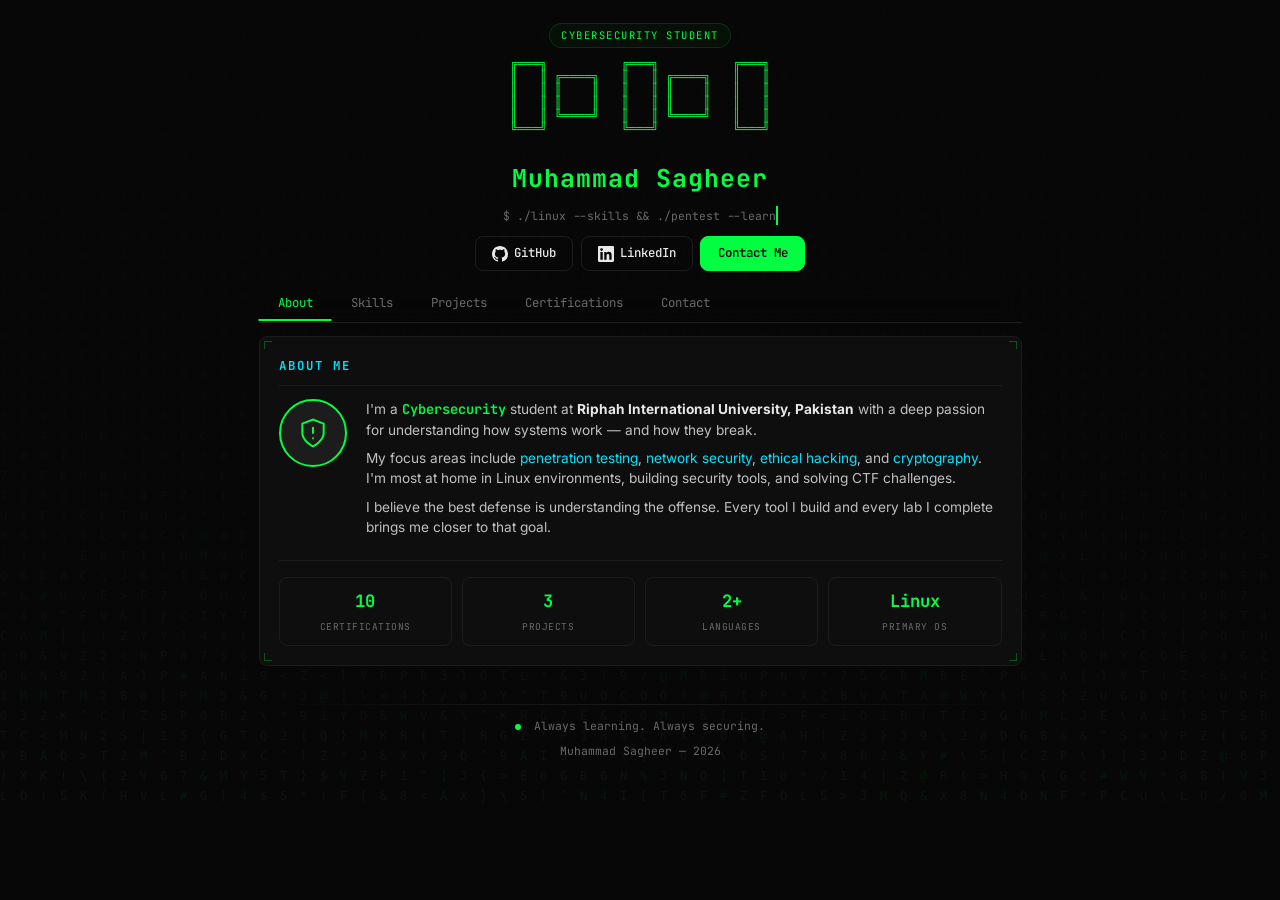
==== commit 91b4db18: "Update index.html" ====
--- a/index.html
+++ b/index.html
@@ -11,7 +11,7 @@
   <meta property="og:description" content="Cybersecurity student at Riphah. Penetration testing, Linux security, and ethical hacking.">
   <meta property="og:type" content="website">
   <meta property="og:url" content="https://mughal1586.github.io">
-  <link rel="icon" href="data:image/svg+xml,<svg xmlns='http://www.w3.org/2000/svg' viewBox='0 0 100 100'><text y='.9em' font-size='90'>🛡️</text></svg>">
+  <link rel="icon" href="data:image/svg+xml,<svg xmlns='http://www.w3.org/2000/svg' viewBox='0 0 100 100'><text y='.9em' font-size='90'>💀</text></svg>">
   <link rel="preconnect" href="https://fonts.googleapis.com">
   <link href="https://fonts.googleapis.com/css2?family=JetBrains+Mono:wght@400;500;600;700&family=Inter:wght@400;500;600&display=swap" rel="stylesheet">
   <link rel="stylesheet" href="style.css">
